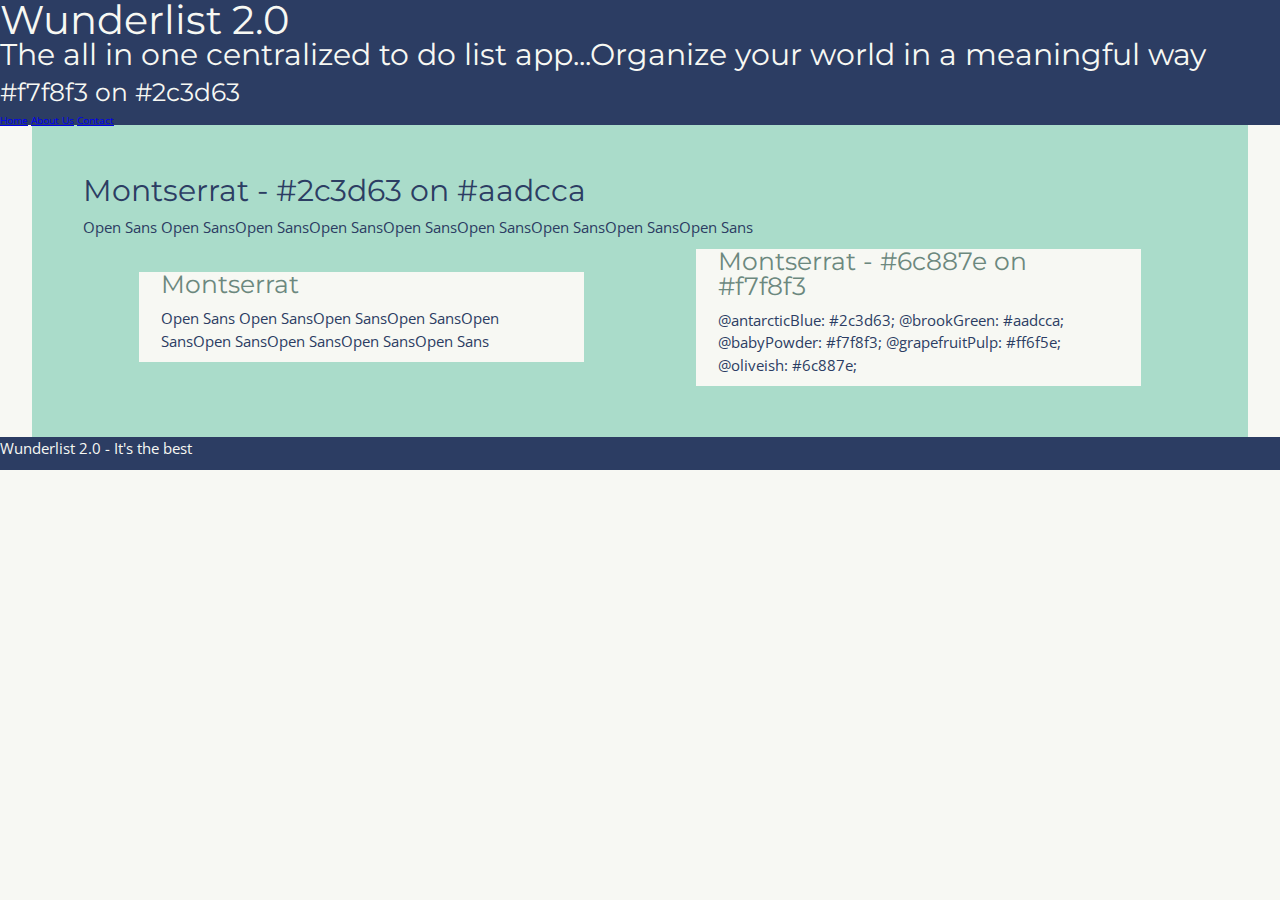
==== index.html @ c3b51ae5 "committing some general set-up and style" ====
<!doctype html>

<html lang="en">

    <head>

        <meta charset="utf-8">

        <title>Wunderlist 2.0</title>

        <link href="https://fonts.googleapis.com/css?family=Montserrat|Open+Sans&display=swap" rel="stylesheet">
        <link href="css/index.css" rel="stylesheet">

    </head>

    <body>
        <header>
            <h1>Wunderlist 2.0</h1>
            <h2>The all in one centralized to do list app...Organize your world in a meaningful way</h2>
            <h3> #f7f8f3 on #2c3d63</h3>
            <nav>
                <a href="#">Home</a>
                <a href="#">About Us</a>
                <a href="#">Contact</a>
            </nav>
        </header>
        <section class="mainContent">
            <section class="callToAction">
                <h2>Montserrat - #2c3d63 on #aadcca</h2>
                <p>Open Sans Open SansOpen SansOpen SansOpen SansOpen SansOpen SansOpen SansOpen Sans</p>
            </section>
            <div class="flexContainer">
                <section class="container">
                    <h3>Montserrat</h3>
                    <p>Open Sans Open SansOpen SansOpen SansOpen SansOpen SansOpen SansOpen SansOpen Sans </p>
                </section>
                <section class="container">
                    <h3>Montserrat - #6c887e on #f7f8f3</h3>
                    <p>@antarcticBlue: #2c3d63;
                    @brookGreen: #aadcca;
                    @babyPowder: #f7f8f3;
                    @grapefruitPulp: #ff6f5e;
                    @oliveish: #6c887e; </p>
                </section>
            </div>
        </section>
        <footer>
            <p>Wunderlist 2.0 - It's the best</p>
        </footer>

    </body>

</html>
---- css/index.css ----
/* http://meyerweb.com/eric/tools/css/reset/ 
   v2.0 | 20110126
   License: none (public domain)
*/
html,
body,
div,
span,
applet,
object,
iframe,
h1,
h2,
h3,
h4,
h5,
h6,
p,
blockquote,
pre,
a,
abbr,
acronym,
address,
big,
cite,
code,
del,
dfn,
em,
img,
ins,
kbd,
q,
s,
samp,
small,
strike,
strong,
sub,
sup,
tt,
var,
b,
u,
i,
center,
dl,
dt,
dd,
ol,
ul,
li,
fieldset,
form,
label,
legend,
table,
caption,
tbody,
tfoot,
thead,
tr,
th,
td,
article,
aside,
canvas,
details,
embed,
figure,
figcaption,
footer,
header,
hgroup,
menu,
nav,
output,
ruby,
section,
summary,
time,
mark,
audio,
video {
  margin: 0;
  padding: 0;
  border: 0;
  font-size: 100%;
  font: inherit;
  vertical-align: baseline;
}
/* HTML5 display-role reset for older browsers */
article,
aside,
details,
figcaption,
figure,
footer,
header,
hgroup,
menu,
nav,
section {
  display: block;
}
body {
  line-height: 1;
}
ol,
ul {
  list-style: none;
}
blockquote,
q {
  quotes: none;
}
blockquote:before,
blockquote:after,
q:before,
q:after {
  content: '';
  content: none;
}
table {
  border-collapse: collapse;
  border-spacing: 0;
}
* {
  box-sizing: border-box;
}
html {
  font-size: 62.5%;
  background-color: #f7f8f3;
}
html,
body {
  font-family: 'Open Sans', sans-serif;
}
h1,
h2,
h3,
h4,
h5 {
  font-family: 'Montserrat', sans-serif;
}
h1 {
  font-size: 4rem;
}
h2 {
  font-size: 3rem;
  padding-bottom: 10px;
}
h3 {
  font-size: 2.5rem;
  padding-bottom: 10px;
}
p {
  line-height: 1.5;
  font-size: 1.5rem;
  padding-bottom: 10px;
}
img {
  max-width: 100%;
  height: auto;
}
header {
  background-color: #2c3d63;
}
header h1,
header h2,
header h3,
header h4,
header h5,
header p {
  color: #f7f8f3;
}
footer {
  background-color: #2c3d63;
}
footer h1,
footer h2,
footer h3,
footer h4,
footer h5,
footer p {
  color: #f7f8f3;
}
.mainContent {
  width: 95%;
  max-width: (max-width: 1200px);
  margin: 0 auto;
  padding: 4%;
  background-color: #aadcca;
}
.mainContent h1,
.mainContent h2,
.mainContent h3,
.mainContent h4,
.mainContent p {
  color: #2c3d63;
}
.flexContainer {
  display: flex;
  justify-content: space-around;
  align-items: center;
  width: 100%;
}
.container {
  background-color: #f7f8f3;
  width: 40%;
  padding: 0 2%;
}
.container h1,
.container h2,
.container h3,
.container h4 {
  color: #6c887e;
}
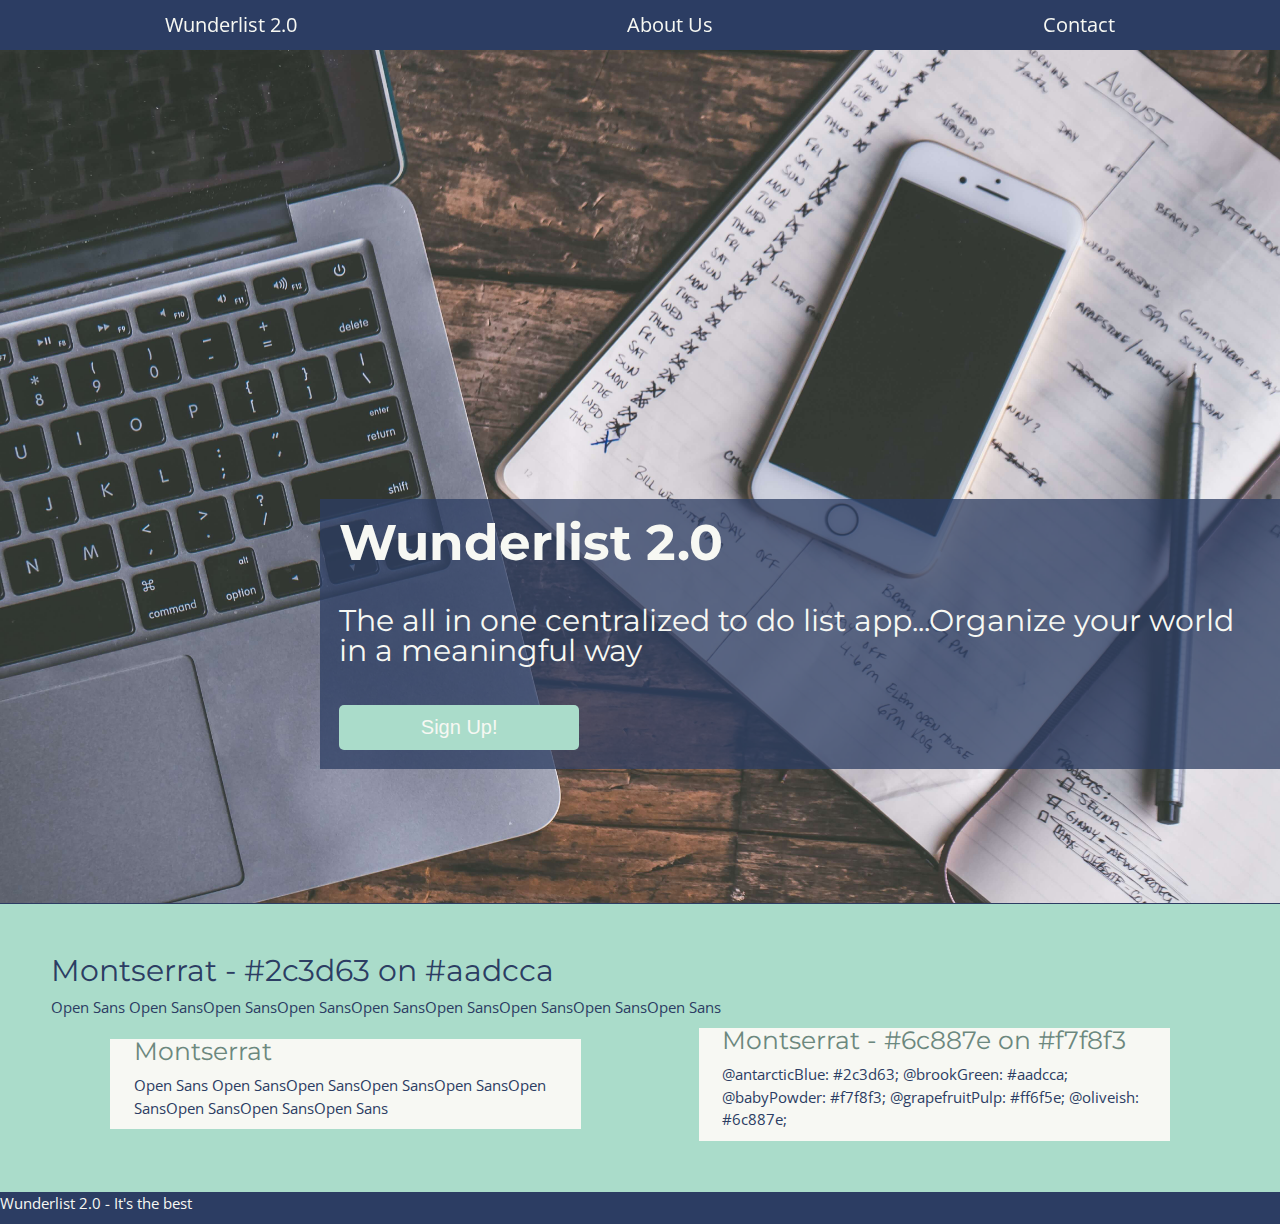
==== commit 7e6cca66: "nav and call-to-action- are looking close" ====
--- a/index.html
+++ b/index.html
@@ -3,29 +3,49 @@
 <html lang="en">
 
     <head>
+        <!--Meta-->
+        <meta charset="utf-8">
+        <meta name="description" content="Marketing website for Wunderlist 2.0">
+        <meta name="viewport" content="width=device-width, initial-scale=1">
 
-        <meta charset="utf-8">
-
+        <!--Site Title-->
         <title>Wunderlist 2.0</title>
 
+        <!--Links-->
         <link href="https://fonts.googleapis.com/css?family=Montserrat|Open+Sans&display=swap" rel="stylesheet">
         <link href="css/index.css" rel="stylesheet">
+
+
+        <link rel="icon" href="media/list-solid.svg">
+        <!--icon for browser tab-->
+
+
 
     </head>
 
     <body>
         <header>
-            <h1>Wunderlist 2.0</h1>
-            <h2>The all in one centralized to do list app...Organize your world in a meaningful way</h2>
-            <h3> #f7f8f3 on #2c3d63</h3>
+
             <nav>
-                <a href="#">Home</a>
+                <a href="#">Wunderlist 2.0</a>
                 <a href="#">About Us</a>
                 <a href="#">Contact</a>
             </nav>
+            <div class="ctaContainer">
+                <img src="media/ctaBGimg.jpg" alt="Background image of laptop, cell phone,a dn a paper list">
+                <div class="bottomLeft">
+                    <h1>Wunderlist 2.0</h1>
+                    <h2>The all in one centralized to do list app...Organize your world in a meaningful
+                        way</h2>
+                    <button class="ctaButton"><a href="#" target="_blank">Sign Up!</a></button>
+                </div>
+            </div>
+
+
+
         </header>
         <section class="mainContent">
-            <section class="callToAction">
+            <section class="">
                 <h2>Montserrat - #2c3d63 on #aadcca</h2>
                 <p>Open Sans Open SansOpen SansOpen SansOpen SansOpen SansOpen SansOpen SansOpen Sans</p>
             </section>
@@ -37,10 +57,10 @@
                 <section class="container">
                     <h3>Montserrat - #6c887e on #f7f8f3</h3>
                     <p>@antarcticBlue: #2c3d63;
-                    @brookGreen: #aadcca;
-                    @babyPowder: #f7f8f3;
-                    @grapefruitPulp: #ff6f5e;
-                    @oliveish: #6c887e; </p>
+                        @brookGreen: #aadcca;
+                        @babyPowder: #f7f8f3;
+                        @grapefruitPulp: #ff6f5e;
+                        @oliveish: #6c887e; </p>
                 </section>
             </div>
         </section>
--- a/css/index.css
+++ b/css/index.css
@@ -145,7 +145,8 @@
   font-family: 'Montserrat', sans-serif;
 }
 h1 {
-  font-size: 4rem;
+  font-size: 5rem;
+  font-weight: bold;
 }
 h2 {
   font-size: 3rem;
@@ -171,9 +172,61 @@
 header h2,
 header h3,
 header h4,
-header h5,
-header p {
-  color: #f7f8f3;
+header h5 {
+  color: #f7f8f3;
+  padding: 2%;
+}
+header nav {
+  height: 5rem;
+  position: fixed;
+  top: 0;
+  width: 100%;
+  background-color: rgba(44, 61, 99, 0.75);
+  z-index: 55;
+  display: flex;
+  justify-content: space-around;
+  align-items: center;
+}
+header nav a:link,
+header nav a:visited {
+  text-decoration: none;
+  color: #f7f8f3;
+  font-size: 2rem;
+}
+header img {
+  width: 100%;
+  height: auto;
+  margin-top: 5rem;
+  z-index: -1;
+}
+header .ctaContainer {
+  position: relative;
+}
+header .bottomLeft {
+  position: absolute;
+  bottom: 15%;
+  left: 25%;
+  background-color: rgba(44, 61, 99, 0.75);
+}
+header .ctaButton {
+  display: flex;
+  justify-content: center;
+  align-items: center;
+  background-color: #aadcca;
+  color: #f7f8f3;
+  cursor: pointer;
+  width: 25%;
+  height: 45px;
+  font-size: 2rem;
+  border: none;
+  border-radius: 5px;
+  margin: 2%;
+}
+header .ctaButton a:link,
+header .ctaButton a:visited {
+  text-decoration: none;
+  color: #f7f8f3;
+  font-size: 2rem;
 }
 footer {
   background-color: #2c3d63;
@@ -187,7 +240,6 @@
   color: #f7f8f3;
 }
 .mainContent {
-  width: 95%;
   max-width: (max-width: 1200px);
   margin: 0 auto;
   padding: 4%;
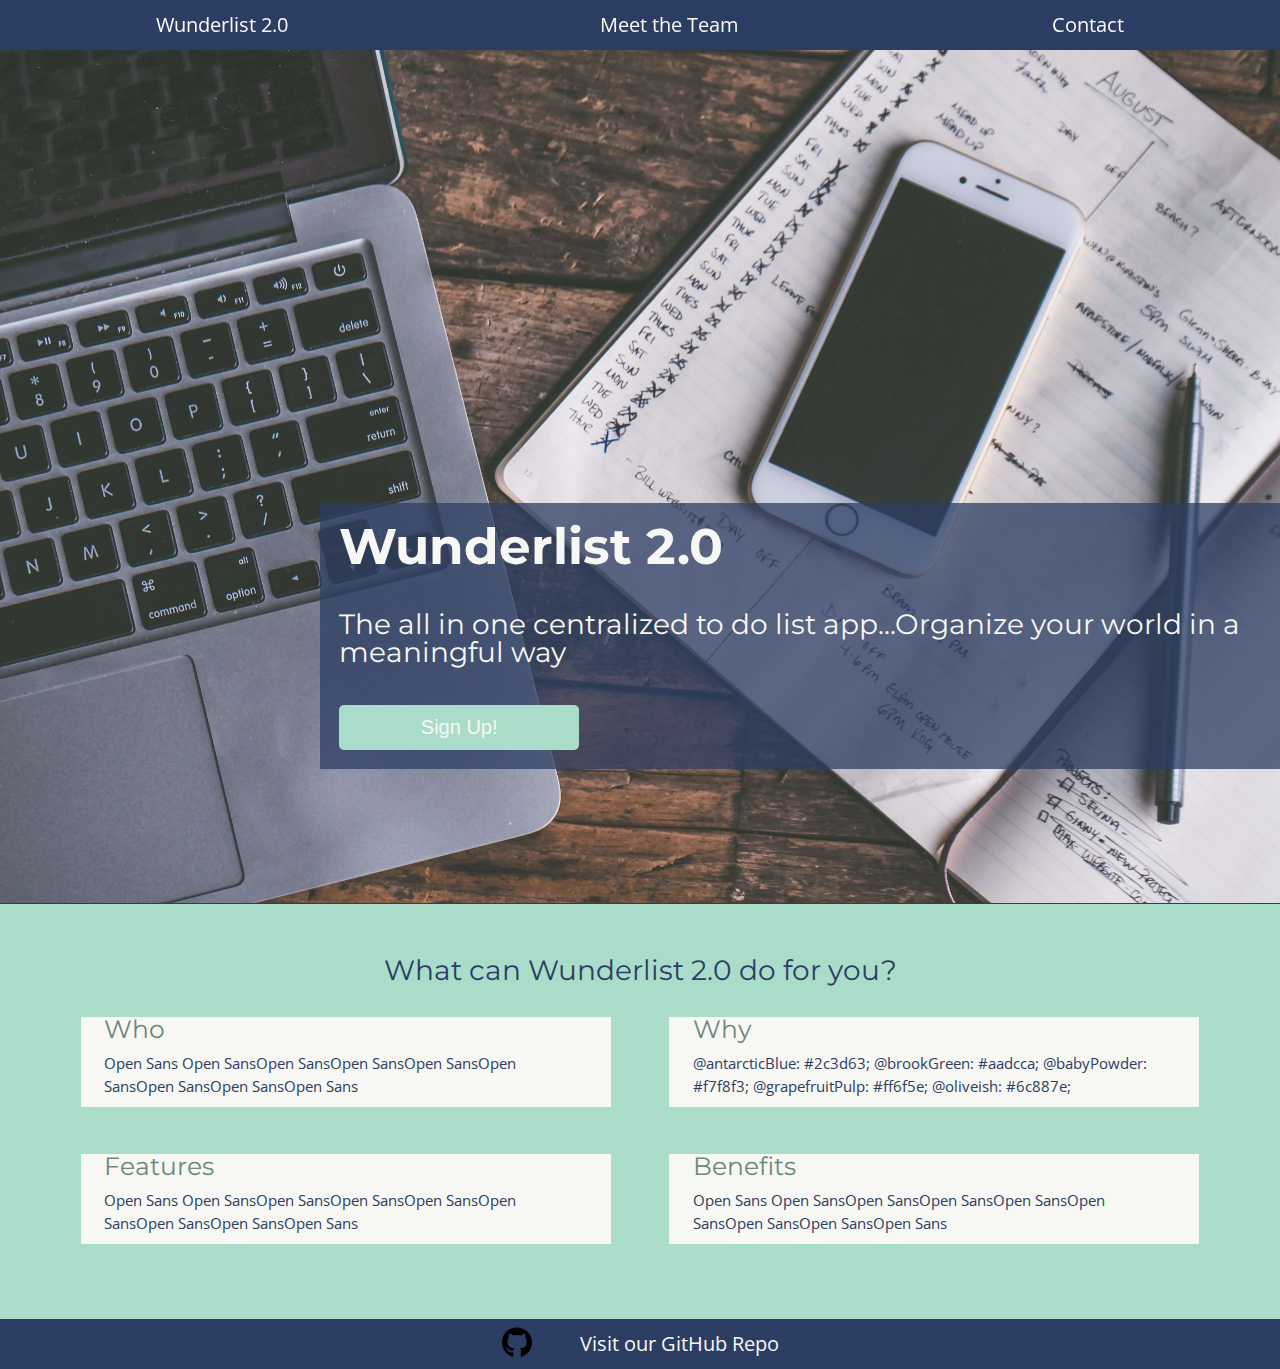
==== commit 80012c5f: "Merge pull request #1 from BW-Wunderlist7/ben-haus-monday" ====
--- a/index.html
+++ b/index.html
@@ -28,7 +28,7 @@
 
             <nav>
                 <a href="#">Wunderlist 2.0</a>
-                <a href="#">About Us</a>
+                <a href="meetTeam.html">Meet the Team</a>
                 <a href="#">Contact</a>
             </nav>
             <div class="ctaContainer">
@@ -40,22 +40,18 @@
                     <button class="ctaButton"><a href="#" target="_blank">Sign Up!</a></button>
                 </div>
             </div>
+        </header>
 
+        <section class="mainContent">
+            <h2>What can Wunderlist 2.0 do for you?</h2>
 
-
-        </header>
-        <section class="mainContent">
-            <section class="">
-                <h2>Montserrat - #2c3d63 on #aadcca</h2>
-                <p>Open Sans Open SansOpen SansOpen SansOpen SansOpen SansOpen SansOpen SansOpen Sans</p>
-            </section>
             <div class="flexContainer">
                 <section class="container">
-                    <h3>Montserrat</h3>
+                    <h3>Who</h3>
                     <p>Open Sans Open SansOpen SansOpen SansOpen SansOpen SansOpen SansOpen SansOpen Sans </p>
                 </section>
                 <section class="container">
-                    <h3>Montserrat - #6c887e on #f7f8f3</h3>
+                    <h3>Why</h3>
                     <p>@antarcticBlue: #2c3d63;
                         @brookGreen: #aadcca;
                         @babyPowder: #f7f8f3;
@@ -63,9 +59,46 @@
                         @oliveish: #6c887e; </p>
                 </section>
             </div>
+            <div class="flexContainer">
+                <section class="container">
+                    <h3>Features</h3>
+                    <p>Open Sans Open SansOpen SansOpen SansOpen SansOpen SansOpen SansOpen SansOpen Sans </p>
+                </section>
+                <section class="container">
+                    <h3>Benefits</h3>
+                    <p>Open Sans Open SansOpen SansOpen SansOpen SansOpen SansOpen SansOpen SansOpen Sans </p>
+                </section>
+            </div>
+
+
         </section>
         <footer>
-            <p>Wunderlist 2.0 - It's the best</p>
+            <a href="https://github.com/BW-Wunderlist7"><img src="media/github-brands.svg" alt="GitHub icon"></a>
+            <a href="https://github.com/BW-Wunderlist7">Visit our GitHub Repo</a>
+            <!-- <section class="container" id="contact">
+                <h3>Get in touch</h3>
+                <p>Cras mattis ante fermentum, malesuada neque vitae, eleifend erat. Phasellus non pulvinar erat.</p>
+                <form method="post" action="#">
+                    <div class="fields">
+                        <div class="field">
+                            <label for="name">Name</label>
+                            <input type="text" name="name" id="name" />
+                        </div>
+                        <div class="field">
+                            <label for="email">Email</label>
+                            <input type="email" name="email" id="email" />
+                        </div>
+                        <div class="field">
+                            <label for="message">Message</label>
+                            <textarea name="message" id="message" rows="4"></textarea>
+                        </div>
+                    </div>
+                    <ul class="actions">
+                        <li><input type="submit" value="Send Message" /></li>
+                    </ul>
+                </form> -->
+
+            </section>
         </footer>
 
     </body>
--- a/css/index.css
+++ b/css/index.css
@@ -149,7 +149,7 @@
   font-weight: bold;
 }
 h2 {
-  font-size: 3rem;
+  font-size: 2.8rem;
   padding-bottom: 10px;
 }
 h3 {
@@ -230,6 +230,12 @@
 }
 footer {
   background-color: #2c3d63;
+  width: 100%;
+  height: 5rem;
+  padding: 0 2%;
+  display: flex;
+  justify-content: center;
+  align-items: center;
 }
 footer h1,
 footer h2,
@@ -239,11 +245,27 @@
 footer p {
   color: #f7f8f3;
 }
+footer img {
+  width: 3rem;
+  height: auto;
+  margin: 0 2%;
+}
+footer a:link,
+footer a:visited {
+  text-decoration: none;
+  color: #f7f8f3;
+  font-size: 2rem;
+  padding: 0 2%;
+}
 .mainContent {
   max-width: (max-width: 1200px);
   margin: 0 auto;
   padding: 4%;
   background-color: #aadcca;
+  display: flex;
+  flex-flow: column nowrap;
+  justify-content: space-around;
+  align-items: center;
 }
 .mainContent h1,
 .mainContent h2,
@@ -260,8 +282,9 @@
 }
 .container {
   background-color: #f7f8f3;
-  width: 40%;
+  width: 45%;
   padding: 0 2%;
+  margin: 2%;
 }
 .container h1,
 .container h2,
@@ -269,3 +292,18 @@
 .container h4 {
   color: #6c887e;
 }
+#meetTeamH1 {
+  padding-top: 5rem;
+}
+.meetContainer {
+  background-color: #f7f8f3;
+  width: 94%;
+  padding: 0 2%;
+  margin: 2%;
+}
+.meetContainer h1,
+.meetContainer h2,
+.meetContainer h3,
+.meetContainer h4 {
+  color: #6c887e;
+}
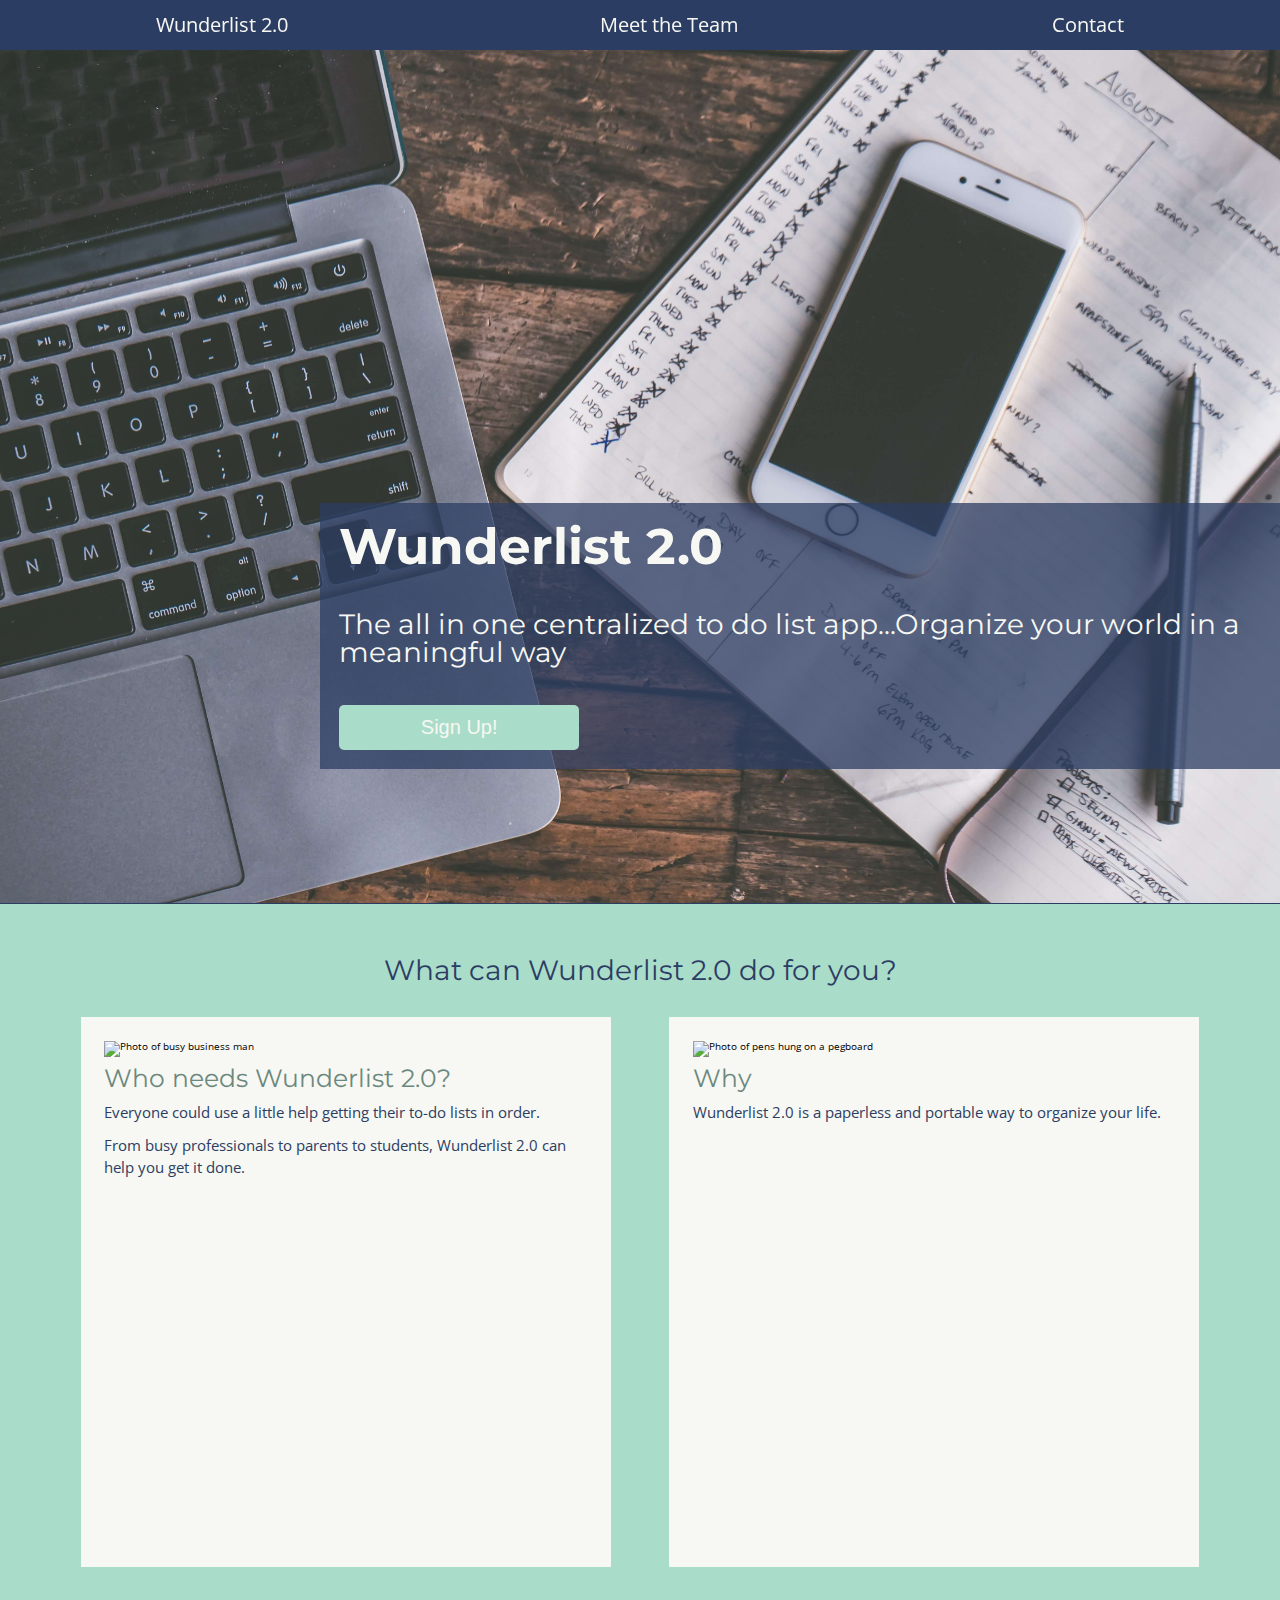
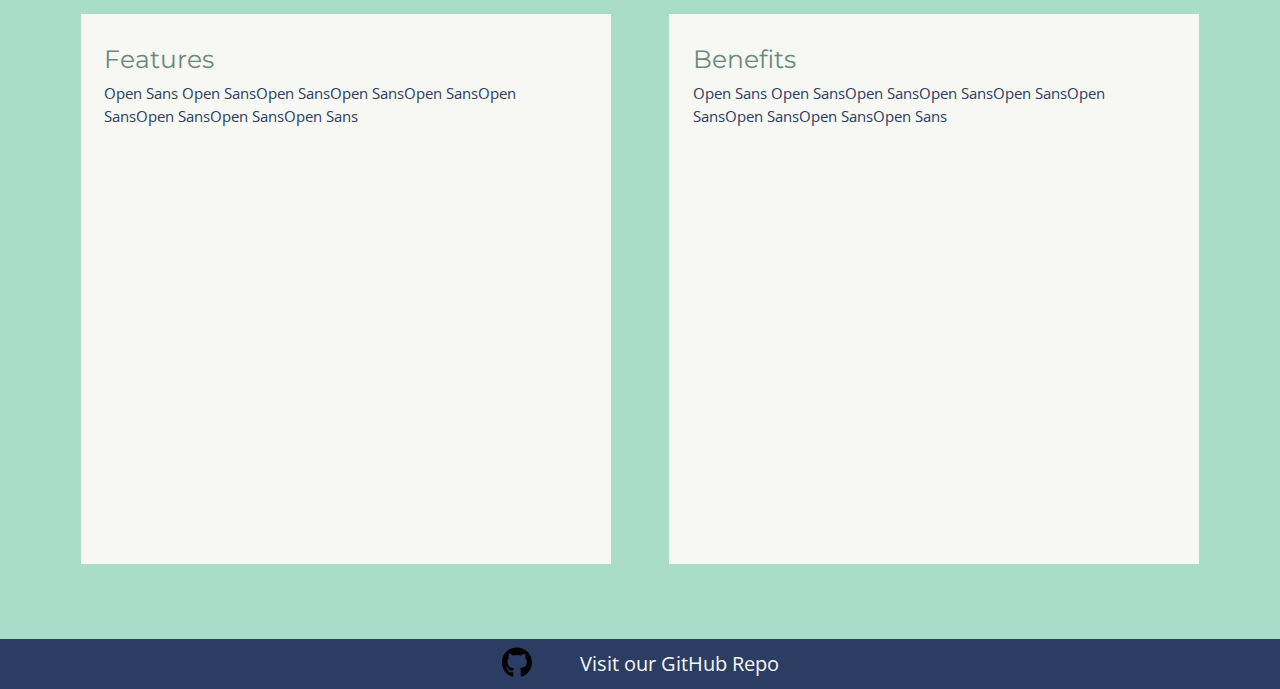
==== commit b076bb3d: "committing completed tablet and mobile versions adn a quick contact page" ====
--- a/index.html
+++ b/index.html
@@ -27,12 +27,13 @@
         <header>
 
             <nav>
-                <a href="#">Wunderlist 2.0</a>
+                <a href="#" id="wlLink">Wunderlist 2.0</a>
                 <a href="meetTeam.html">Meet the Team</a>
-                <a href="#">Contact</a>
+                <a href="contact.html">Contact</a>
             </nav>
             <div class="ctaContainer">
-                <img src="media/ctaBGimg.jpg" alt="Background image of laptop, cell phone,a dn a paper list">
+                <img src="media/ctaBGimg.jpg" title="Photo by Jessica Lewis on Unsplash"
+                    alt="Background image of laptop, cell phone,a dn a paper list">
                 <div class="bottomLeft">
                     <h1>Wunderlist 2.0</h1>
                     <h2>The all in one centralized to do list app...Organize your world in a meaningful
@@ -47,16 +48,17 @@
 
             <div class="flexContainer">
                 <section class="container">
-                    <h3>Who</h3>
-                    <p>Open Sans Open SansOpen SansOpen SansOpen SansOpen SansOpen SansOpen SansOpen Sans </p>
+                    <img src="/media/busy.jpg" title="Photo by Saulo Mohana on Unsplash"
+                        alt="Photo of busy business man">
+                    <h3>Who needs Wunderlist 2.0?</h3>
+                    <p>Everyone could use a little help getting their to-do lists in order.</p>
+                    <p> From busy professionals to parents to students, Wunderlist 2.0 can help you get it done.</p>
                 </section>
                 <section class="container">
+                    <img src="/media/organize.jpg" title="Photo by Andrew Seaman on Unsplash"
+                        alt="Photo of pens hung on a pegboard">
                     <h3>Why</h3>
-                    <p>@antarcticBlue: #2c3d63;
-                        @brookGreen: #aadcca;
-                        @babyPowder: #f7f8f3;
-                        @grapefruitPulp: #ff6f5e;
-                        @oliveish: #6c887e; </p>
+                    <p>Wunderlist 2.0 is a paperless and portable way to organize your life.</p>
                 </section>
             </div>
             <div class="flexContainer">
@@ -75,28 +77,6 @@
         <footer>
             <a href="https://github.com/BW-Wunderlist7"><img src="media/github-brands.svg" alt="GitHub icon"></a>
             <a href="https://github.com/BW-Wunderlist7">Visit our GitHub Repo</a>
-            <!-- <section class="container" id="contact">
-                <h3>Get in touch</h3>
-                <p>Cras mattis ante fermentum, malesuada neque vitae, eleifend erat. Phasellus non pulvinar erat.</p>
-                <form method="post" action="#">
-                    <div class="fields">
-                        <div class="field">
-                            <label for="name">Name</label>
-                            <input type="text" name="name" id="name" />
-                        </div>
-                        <div class="field">
-                            <label for="email">Email</label>
-                            <input type="email" name="email" id="email" />
-                        </div>
-                        <div class="field">
-                            <label for="message">Message</label>
-                            <textarea name="message" id="message" rows="4"></textarea>
-                        </div>
-                    </div>
-                    <ul class="actions">
-                        <li><input type="submit" value="Send Message" /></li>
-                    </ul>
-                </form> -->
 
             </section>
         </footer>
--- a/css/index.css
+++ b/css/index.css
@@ -107,10 +107,6 @@
 body {
   line-height: 1;
 }
-ol,
-ul {
-  list-style: none;
-}
 blockquote,
 q {
   quotes: none;
@@ -131,6 +127,8 @@
 }
 html {
   font-size: 62.5%;
+  max-width: 1440px;
+  margin: 0 auto;
   background-color: #f7f8f3;
 }
 html,
@@ -156,10 +154,20 @@
   font-size: 2.5rem;
   padding-bottom: 10px;
 }
-p {
+p,
+li {
   line-height: 1.5;
   font-size: 1.5rem;
   padding-bottom: 10px;
+}
+ul {
+  padding: 0 1.5rem;
+}
+a:link,
+a:visited {
+  text-decoration: none;
+  font-size: 1.8rem;
+  color: #2c3d63;
 }
 img {
   max-width: 100%;
@@ -181,6 +189,7 @@
   position: fixed;
   top: 0;
   width: 100%;
+  max-width: 1440px;
   background-color: rgba(44, 61, 99, 0.75);
   z-index: 55;
   display: flex;
@@ -189,9 +198,19 @@
 }
 header nav a:link,
 header nav a:visited {
-  text-decoration: none;
   color: #f7f8f3;
   font-size: 2rem;
+}
+@media (max-width: 500px) {
+  header nav {
+    position: static;
+    border-bottom: 1px solid #f7f8f3;
+  }
+  header nav #wlLink,
+  header nav #mtLink,
+  header nav #contact {
+    display: none;
+  }
 }
 header img {
   width: 100%;
@@ -199,6 +218,11 @@
   margin-top: 5rem;
   z-index: -1;
 }
+@media (max-width: 500px) {
+  header img {
+    display: none;
+  }
+}
 header .ctaContainer {
   position: relative;
 }
@@ -207,6 +231,13 @@
   bottom: 15%;
   left: 25%;
   background-color: rgba(44, 61, 99, 0.75);
+}
+@media (max-width: 500px) {
+  header .bottomLeft {
+    position: static;
+    width: 100%;
+    padding: 2%;
+  }
 }
 header .ctaButton {
   display: flex;
@@ -252,7 +283,6 @@
 }
 footer a:link,
 footer a:visited {
-  text-decoration: none;
   color: #f7f8f3;
   font-size: 2rem;
   padding: 0 2%;
@@ -280,10 +310,19 @@
   align-items: center;
   width: 100%;
 }
+@media (max-width: 800px) {
+  .flexContainer {
+    display: flex;
+    flex-flow: column nowrap;
+    justify-content: center;
+    align-items: center;
+  }
+}
 .container {
   background-color: #f7f8f3;
   width: 45%;
-  padding: 0 2%;
+  min-height: 550px;
+  padding: 2%;
   margin: 2%;
 }
 .container h1,
@@ -291,14 +330,27 @@
 .container h3,
 .container h4 {
   color: #6c887e;
+  margin-top: 2%;
+}
+@media (max-width: 800px) {
+  .container {
+    width: 100%;
+    min-height: 300px;
+  }
+}
+@media (max-width: 500px) {
+  .container {
+    width: 100%;
+    min-height: 300px;
+  }
 }
 #meetTeamH1 {
   padding-top: 5rem;
 }
 .meetContainer {
   background-color: #f7f8f3;
-  width: 94%;
-  padding: 0 2%;
+  width: 80%;
+  padding: 1% 2%;
   margin: 2%;
 }
 .meetContainer h1,
@@ -307,3 +359,46 @@
 .meetContainer h4 {
   color: #6c887e;
 }
+@media (max-width: 800px) {
+  .meetContainer {
+    width: 90%;
+  }
+}
+@media (max-width: 500px) {
+  .meetContainer {
+    width: 95%;
+  }
+}
+.meetFlex {
+  display: flex;
+  justify-content: space-around;
+  align-items: center;
+}
+.meetFlex img {
+  width: 40%;
+  height: auto;
+  padding: 0 2% 2% 2%;
+}
+@media (max-width: 500px) {
+  .meetFlex {
+    display: flex;
+    flex-flow: column nowrap;
+    justify-content: center;
+    align-items: center;
+  }
+  .meetFlex img {
+    width: 90%;
+  }
+}
+ul {
+  margin-left: 2%;
+}
+li {
+  font-size: 1.8rem;
+}
+.gitHub {
+  list-style-image: url("/media/github-brands.png");
+}
+.linkedIn {
+  list-style-image: url("/media/linkedin-in-brands.png");
+}
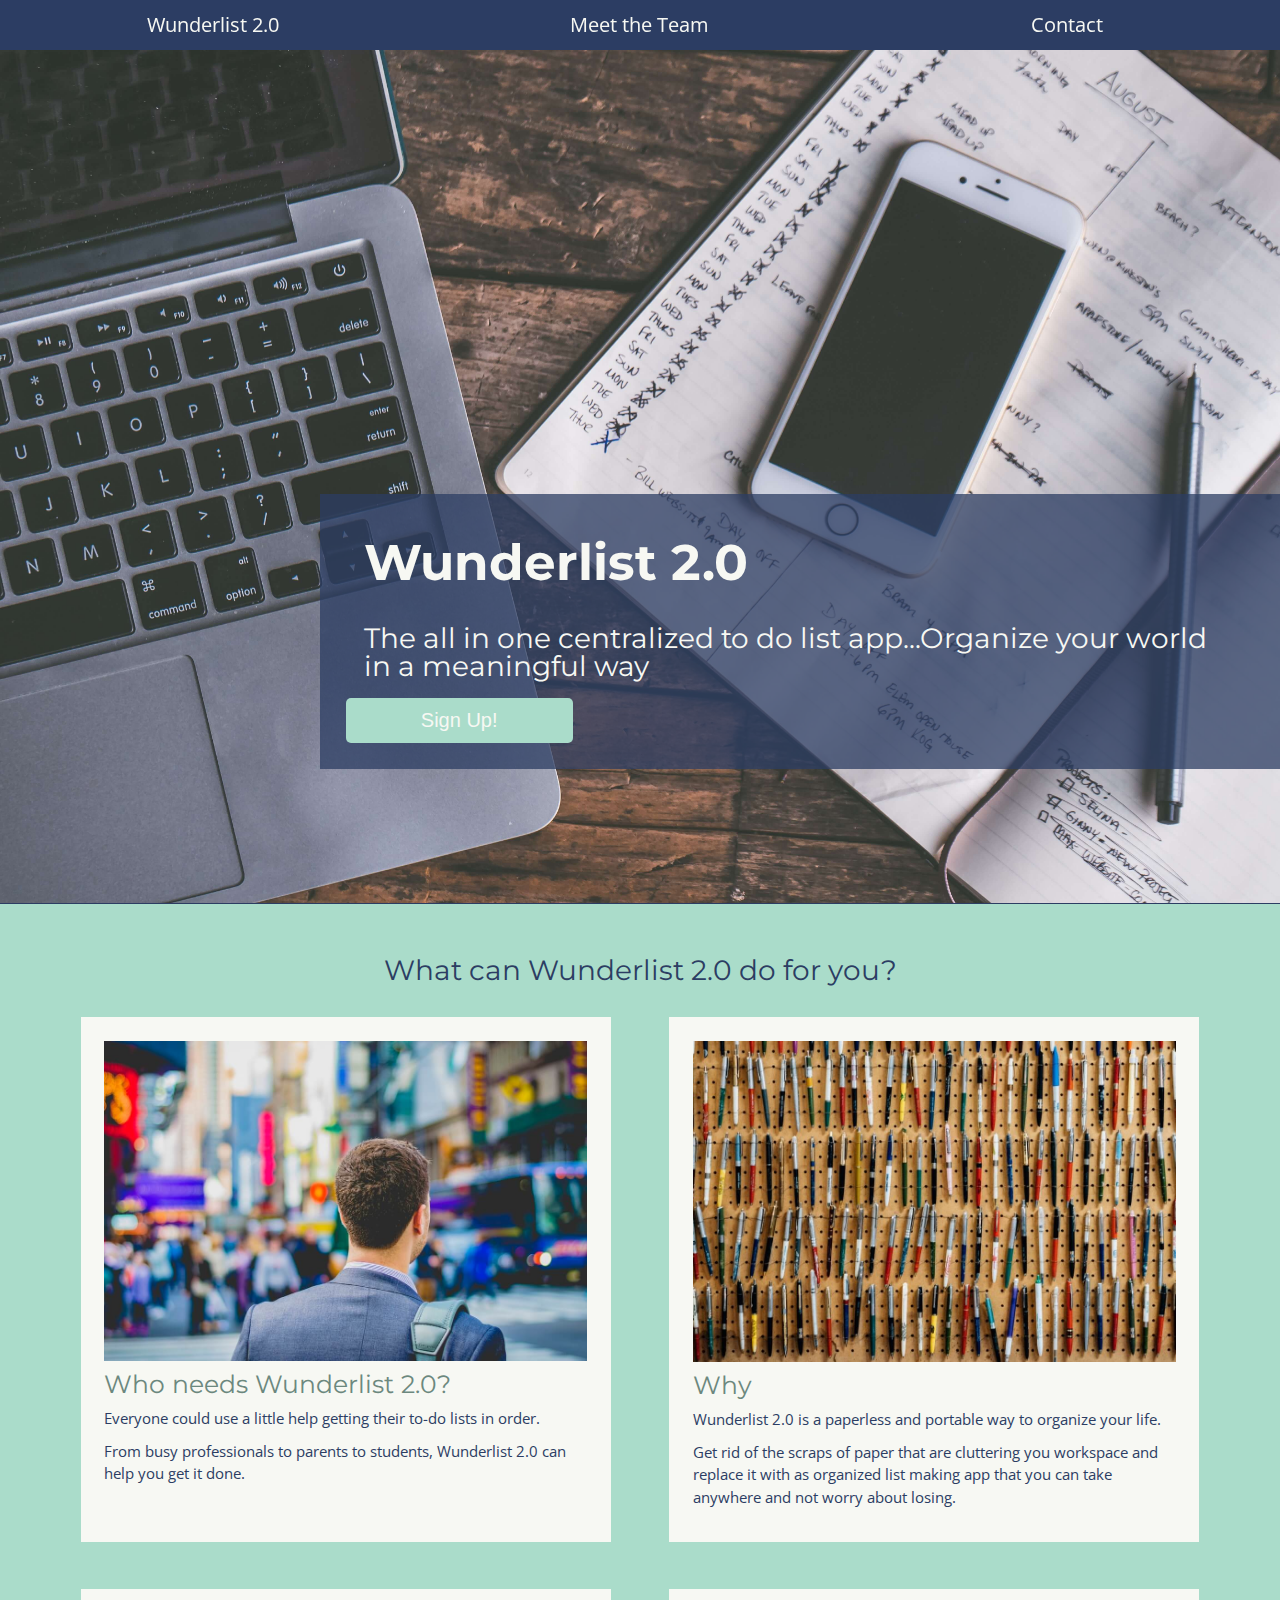
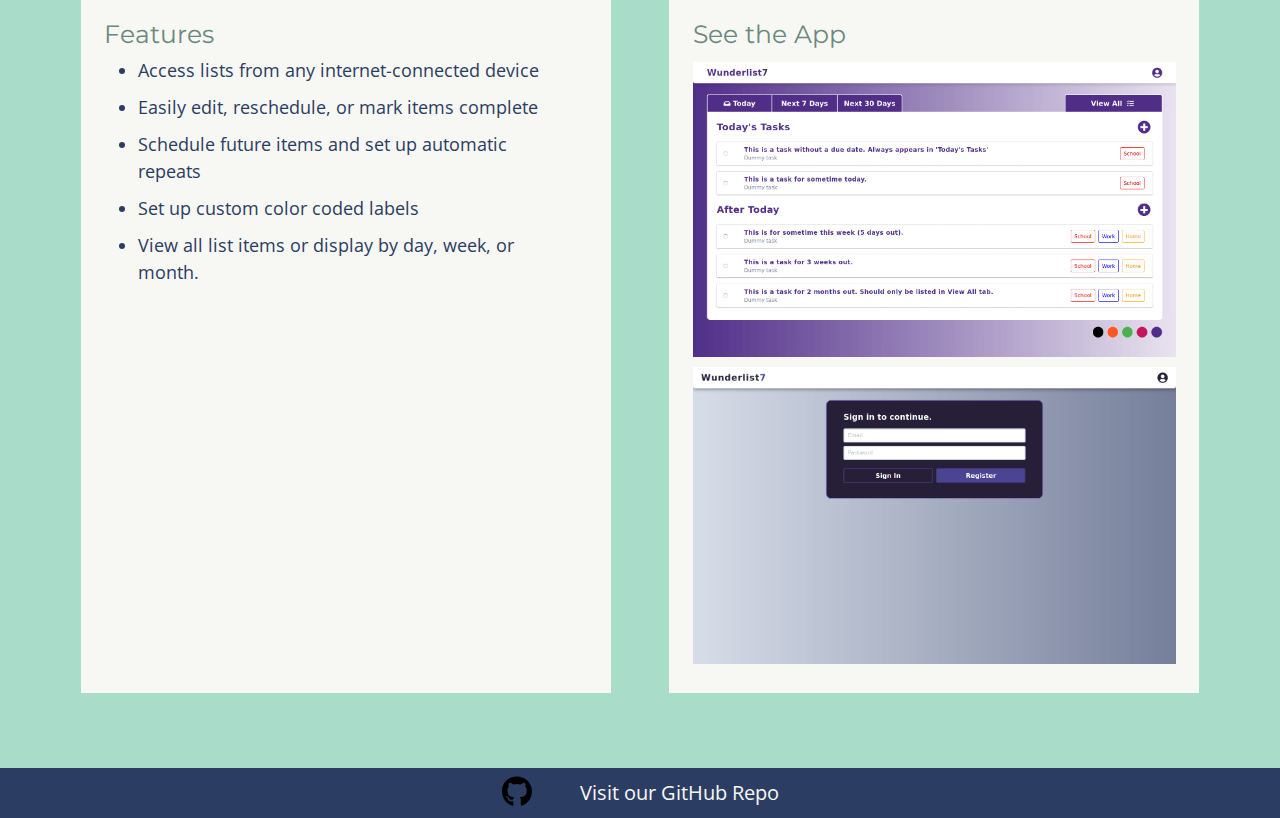
==== commit f75fc9ab: "committing 98% complete project, only small tweeks left" ====
--- a/index.html
+++ b/index.html
@@ -27,7 +27,7 @@
         <header>
 
             <nav>
-                <a href="#" id="wlLink">Wunderlist 2.0</a>
+                <a href="https://wunderlist.karavil.now.sh/" id="wlLink" target="_blank">Wunderlist 2.0</a>
                 <a href="meetTeam.html">Meet the Team</a>
                 <a href="contact.html">Contact</a>
             </nav>
@@ -38,7 +38,8 @@
                     <h1>Wunderlist 2.0</h1>
                     <h2>The all in one centralized to do list app...Organize your world in a meaningful
                         way</h2>
-                    <button class="ctaButton"><a href="#" target="_blank">Sign Up!</a></button>
+                    <button class="ctaButton"><a href="https://wunderlist.karavil.now.sh/" target="_blank">Sign
+                            Up!</a></button>
                 </div>
             </div>
         </header>
@@ -59,16 +60,25 @@
                         alt="Photo of pens hung on a pegboard">
                     <h3>Why</h3>
                     <p>Wunderlist 2.0 is a paperless and portable way to organize your life.</p>
+                    <p>Get rid of the scraps of paper that are cluttering you workspace and replace it with as organized
+                        list making app that you can take anywhere and not worry about losing.</p>
                 </section>
             </div>
             <div class="flexContainer">
                 <section class="container">
                     <h3>Features</h3>
-                    <p>Open Sans Open SansOpen SansOpen SansOpen SansOpen SansOpen SansOpen SansOpen Sans </p>
+                    <ul>
+                        <li>Access lists from any internet-connected device</li>
+                        <li>Easily edit, reschedule, or mark items complete</li>
+                        <li>Schedule future items and set up automatic repeats</li>
+                        <li>Set up custom color coded labels</li>
+                        <li>View all list items or display by day, week, or month.</li>
+                    </ul>
                 </section>
                 <section class="container">
-                    <h3>Benefits</h3>
-                    <p>Open Sans Open SansOpen SansOpen SansOpen SansOpen SansOpen SansOpen SansOpen Sans </p>
+                    <h3>See the App</h3>
+                    <img src="media/purpleApp.png" class="screenshot" alt="screenshot of the app prototype">
+                    <img src="media/Screenshot_2020-03-04 Wunderlist App_login.png" class="screenshot" alt="screenshot of the app log in page">
                 </section>
             </div>
 
--- a/css/index.css
+++ b/css/index.css
@@ -159,6 +159,7 @@
   line-height: 1.5;
   font-size: 1.5rem;
   padding-bottom: 10px;
+  font-family: 'Open Sans', sans-serif;
 }
 ul {
   padding: 0 1.5rem;
@@ -186,6 +187,7 @@
 }
 header nav {
   height: 5rem;
+  overflow: hidden;
   position: fixed;
   top: 0;
   width: 100%;
@@ -200,10 +202,19 @@
 header nav a:visited {
   color: #f7f8f3;
   font-size: 2rem;
+  padding: 1.5rem;
+  width: 25%;
+  text-align: center;
+}
+header nav a:link:hover,
+header nav a:visited:hover {
+  background-color: #aadcca;
+  color: #f7f8f3;
 }
 @media (max-width: 500px) {
   header nav {
     position: static;
+    height: 6.5rem;
     border-bottom: 1px solid #f7f8f3;
   }
   header nav #wlLink,
@@ -223,6 +234,9 @@
     display: none;
   }
 }
+header .teamContactHeader {
+  padding: 2%;
+}
 header .ctaContainer {
   position: relative;
 }
@@ -230,6 +244,7 @@
   position: absolute;
   bottom: 15%;
   left: 25%;
+  padding: 2%;
   background-color: rgba(44, 61, 99, 0.75);
 }
 @media (max-width: 500px) {
@@ -251,13 +266,19 @@
   font-size: 2rem;
   border: none;
   border-radius: 5px;
-  margin: 2%;
+}
+header .ctaButton:hover {
+  border: 2px solid #f7f8f3;
 }
 header .ctaButton a:link,
 header .ctaButton a:visited {
   text-decoration: none;
   color: #f7f8f3;
   font-size: 2rem;
+  width: 100%;
+}
+.teamContactCTA {
+  padding: 2%;
 }
 footer {
   background-color: #2c3d63;
@@ -301,13 +322,18 @@
 .mainContent h2,
 .mainContent h3,
 .mainContent h4,
-.mainContent p {
+.mainContent p,
+.mainContent li {
   color: #2c3d63;
 }
+.mainContent ul,
+.mainContent li {
+  margin-left: 2%;
+}
 .flexContainer {
   display: flex;
   justify-content: space-around;
-  align-items: center;
+  align-items: stretch;
   width: 100%;
 }
 @media (max-width: 800px) {
@@ -321,7 +347,6 @@
 .container {
   background-color: #f7f8f3;
   width: 45%;
-  min-height: 550px;
   padding: 2%;
   margin: 2%;
 }
@@ -344,6 +369,14 @@
     min-height: 300px;
   }
 }
+.screenshot {
+  padding: 1% 0;
+}
+@media (min-width: 800px) {
+  .screenshot:hover {
+    transform: scale(2) translate(-80px, -50px);
+  }
+}
 #meetTeamH1 {
   padding-top: 5rem;
 }
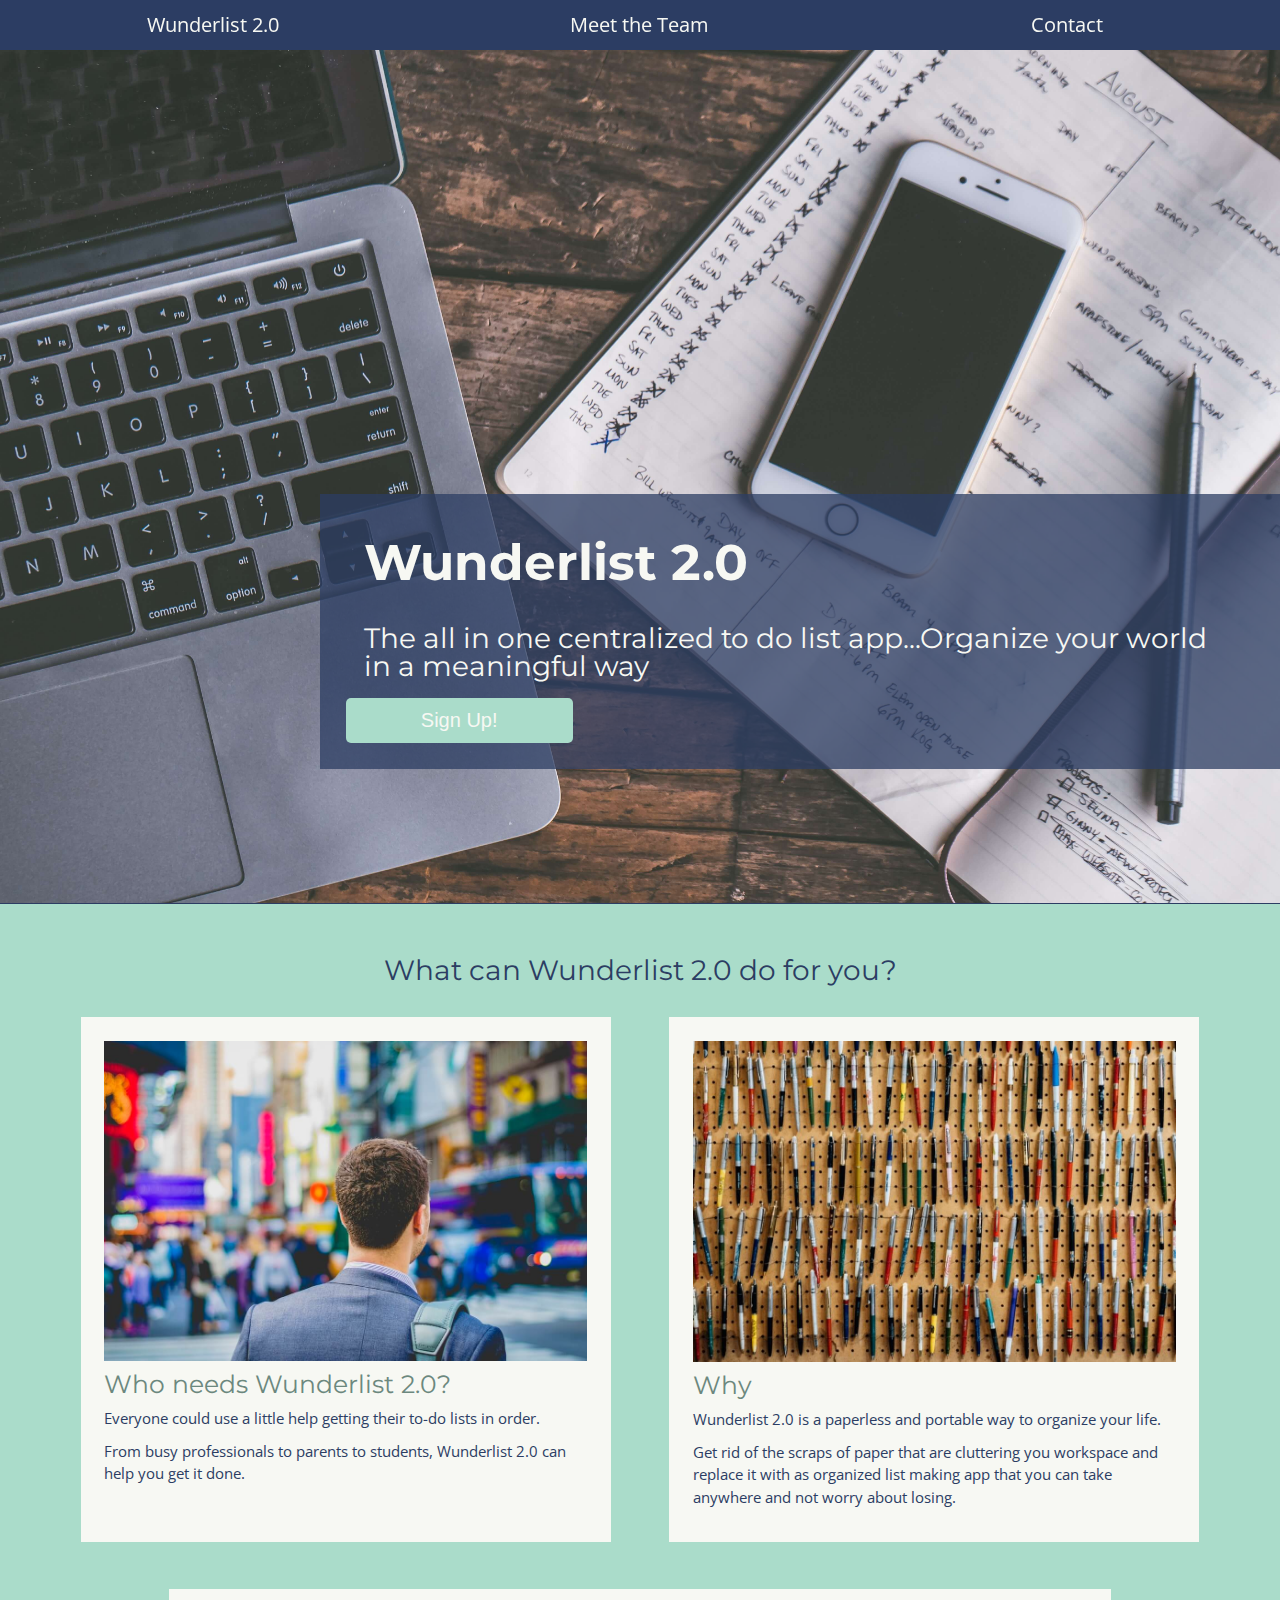
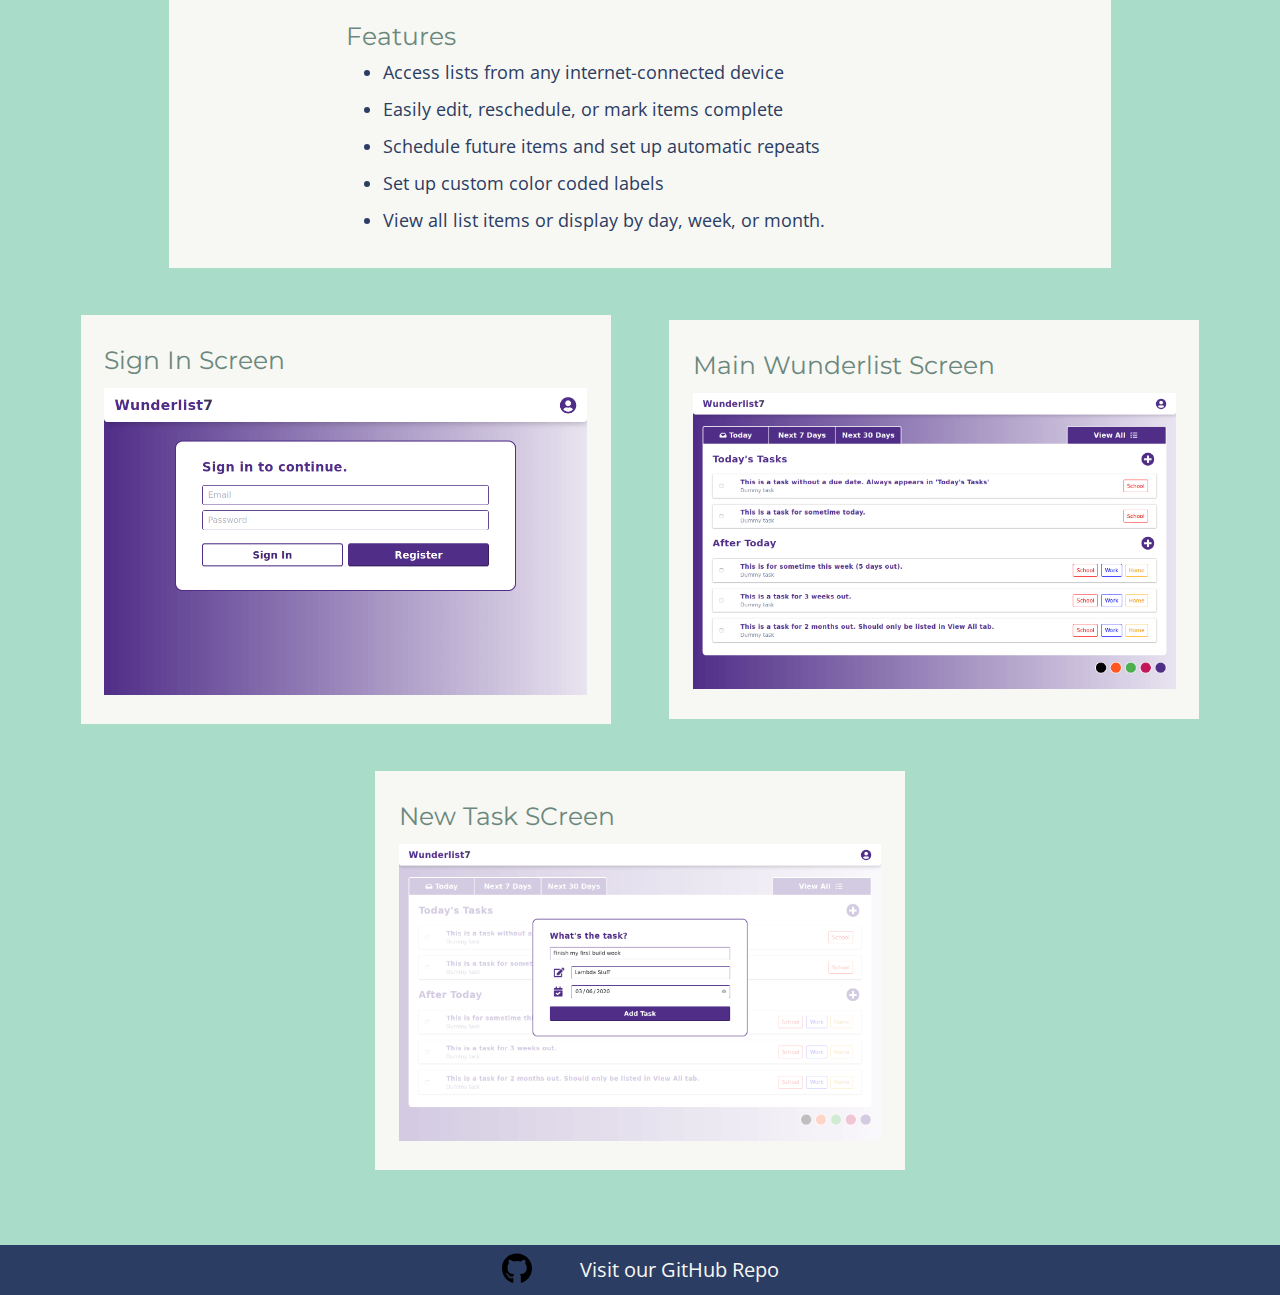
==== commit 9c9c5c9f: "Merge pull request #4 from BW-Wunderlist7/ben-haus-wednesday" ====
--- a/index.html
+++ b/index.html
@@ -64,21 +64,29 @@
                         list making app that you can take anywhere and not worry about losing.</p>
                 </section>
             </div>
-            <div class="flexContainer">
-                <section class="container">
-                    <h3>Features</h3>
-                    <ul>
-                        <li>Access lists from any internet-connected device</li>
-                        <li>Easily edit, reschedule, or mark items complete</li>
-                        <li>Schedule future items and set up automatic repeats</li>
-                        <li>Set up custom color coded labels</li>
-                        <li>View all list items or display by day, week, or month.</li>
-                    </ul>
+
+            <section class="container" id="features">
+                <h3>Features</h3>
+                <ul>
+                    <li>Access lists from any internet-connected device</li>
+                    <li>Easily edit, reschedule, or mark items complete</li>
+                    <li>Schedule future items and set up automatic repeats</li>
+                    <li>Set up custom color coded labels</li>
+                    <li>View all list items or display by day, week, or month.</li>
+                </ul>
+            </section>
+            <div class="flexContainerLower">
+                <section class="container" id="topLeft">
+                    <h3>Sign In Screen</h3>
+                    <img src="media/wunderlistSignUp.png" class="screenshot" alt="screenshot of log in page">
                 </section>
-                <section class="container">
-                    <h3>See the App</h3>
-                    <img src="media/purpleApp.png" class="screenshot" alt="screenshot of the app prototype">
-                    <img src="media/Screenshot_2020-03-04 Wunderlist App_login.png" class="screenshot" alt="screenshot of the app log in page">
+                <section class="container" id="topRight">
+                    <h3>Main Wunderlist Screen</h3>
+                    <img src="media/wunderlistViewAll.png" class="screenshot" alt="screenshot of app list page">
+                </section>
+                <section class="container" id="bottom">
+                    <h3>New Task SCreen</h3>
+                    <img src="media/wunderlistNewTask.png" class="screenshot" alt="screenshot of new task pop-up">
                 </section>
             </div>
 
--- a/css/index.css
+++ b/css/index.css
@@ -277,6 +277,21 @@
   font-size: 2rem;
   width: 100%;
 }
+@media (max-width: 500px) {
+  header .ctaButton {
+    display: flex;
+    justify-content: center;
+    align-items: center;
+    background-color: #aadcca;
+    color: #f7f8f3;
+    cursor: pointer;
+    width: 40%;
+    height: 45px;
+    font-size: 2rem;
+    border: none;
+    border-radius: 5px;
+  }
+}
 .teamContactCTA {
   padding: 2%;
 }
@@ -344,6 +359,21 @@
     align-items: center;
   }
 }
+.flexContainerLower {
+  display: flex;
+  justify-content: space-around;
+  align-items: center;
+  flex-wrap: wrap;
+  width: 100%;
+}
+@media (max-width: 800px) {
+  .flexContainerLower {
+    display: flex;
+    flex-flow: column nowrap;
+    justify-content: center;
+    align-items: center;
+  }
+}
 .container {
   background-color: #f7f8f3;
   width: 45%;
@@ -369,12 +399,37 @@
     min-height: 300px;
   }
 }
+#features {
+  width: 80%;
+  padding: 2% 15%;
+}
+@media (max-width: 800px) {
+  #features {
+    width: 100%;
+  }
+}
 .screenshot {
   padding: 1% 0;
 }
 @media (min-width: 800px) {
-  .screenshot:hover {
-    transform: scale(2) translate(-80px, -50px);
+  #topLeft:hover {
+    border: 1px solid #2c3d63;
+    transition: transform 0.5s;
+    transform: scale(2) translate(100px, 0px);
+  }
+}
+@media (min-width: 800px) {
+  #topRight:hover {
+    border: 1px solid #2c3d63;
+    transition: transform 0.5s;
+    transform: scale(2) translate(-100px, 0px);
+  }
+}
+@media (min-width: 800px) {
+  #bottom:hover {
+    border: 1px solid #2c3d63;
+    transition: transform 0.5s;
+    transform: scale(2) translate(0px, -100px);
   }
 }
 #meetTeamH1 {
